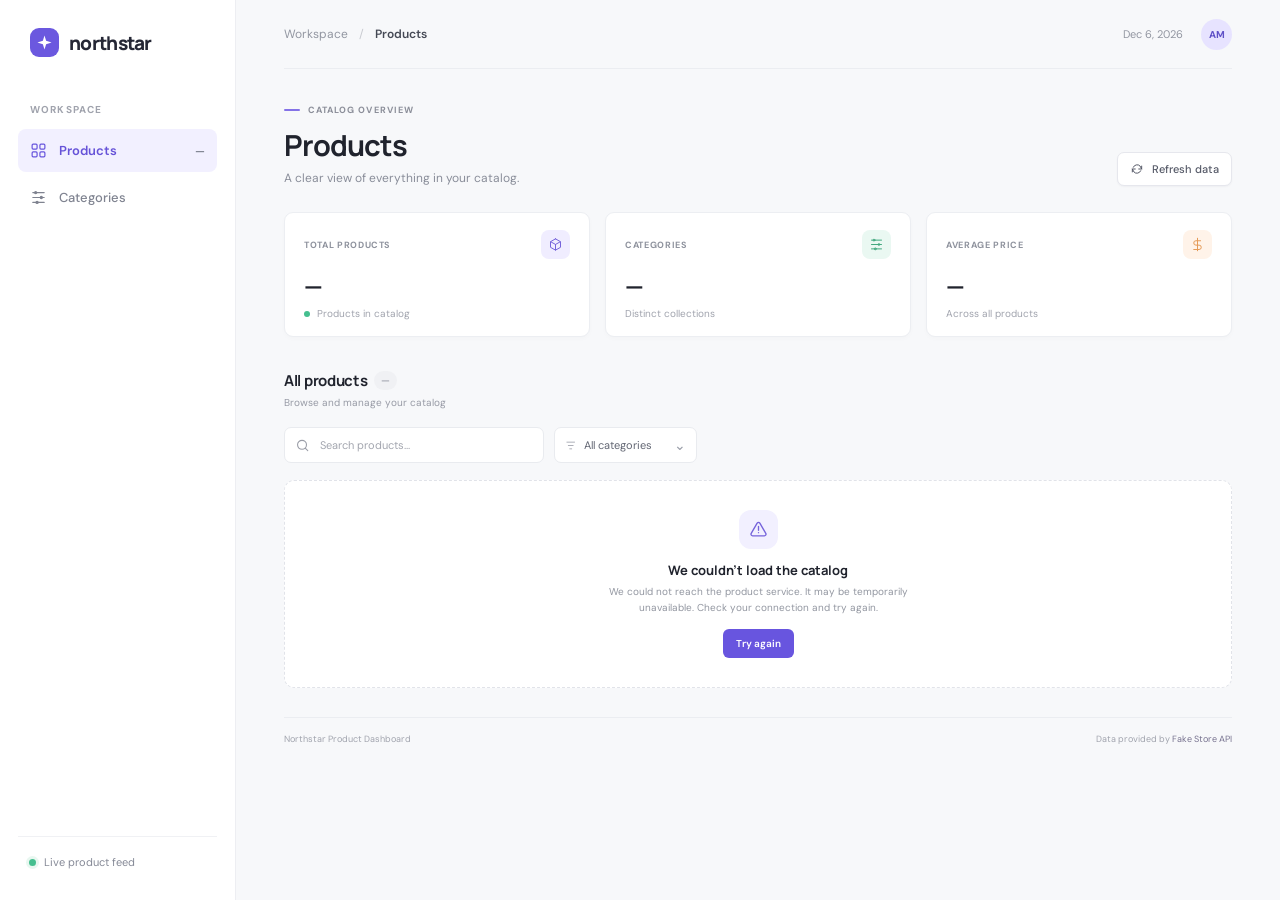
==== index.html @ 621ef037 "Add responsive product dashboard" ====
<!doctype html>
<html lang="en">
  <head>
    <meta charset="UTF-8" />
    <meta name="viewport" content="width=device-width, initial-scale=1.0" />
    <meta name="theme-color" content="#f7f8fa" />
    <meta name="description" content="Browse a live collection of products in the Northstar product dashboard." />
    <title>Northstar — Product dashboard</title>
    <link rel="preconnect" href="https://fakestoreapi.com" />
    <link rel="preconnect" href="https://fakestoreapi.com" crossorigin />
    <link rel="stylesheet" href="styles.css" />
    <script src="app.js" defer></script>
  </head>
  <body>
    <div class="app-shell">
      <aside class="sidebar" aria-label="Main navigation">
        <a class="brand" href="#" aria-label="Northstar home">
          <span class="brand-mark" aria-hidden="true"><svg viewBox="0 0 24 24"><path d="m12 2 2.3 7.7L22 12l-7.7 2.3L12 22l-2.3-7.7L2 12l7.7-2.3L12 2Z"/></svg></span>
          <span>northstar</span>
        </a>
        <div class="nav-label">WORKSPACE</div>
        <nav>
          <a class="nav-item active" href="#products" aria-current="page"><svg viewBox="0 0 24 24"><rect x="3" y="3" width="7" height="7" rx="1.5"/><rect x="14" y="3" width="7" height="7" rx="1.5"/><rect x="3" y="14" width="7" height="7" rx="1.5"/><rect x="14" y="14" width="7" height="7" rx="1.5"/></svg><span>Products</span><span class="nav-count" id="nav-count">—</span></a>
          <a class="nav-item muted" href="#categories" id="categories-link"><svg viewBox="0 0 24 24"><path d="M4 5h16M4 12h16M4 19h16"/><circle cx="8" cy="5" r="1.5"/><circle cx="16" cy="12" r="1.5"/><circle cx="10" cy="19" r="1.5"/></svg><span>Categories</span></a>
        </nav>
        <div class="sidebar-bottom"><div class="status-dot"></div><span>Live product feed</span></div>
      </aside>

      <main class="main-content" id="products">
        <header class="topbar"><div class="breadcrumbs"><span>Workspace</span><span class="crumb-divider">/</span><strong>Products</strong></div><div class="topbar-right"><span class="topbar-date" id="today-date"></span><span class="avatar" aria-label="Account: Alex Morgan">AM</span></div></header>
        <section class="page-heading">
          <div><div class="eyebrow"><span class="eyebrow-line"></span> CATALOG OVERVIEW</div><h1>Products</h1><p class="subtitle">A clear view of everything in your catalog.</p></div>
          <button class="refresh-button" id="refresh-button" type="button"><svg viewBox="0 0 24 24" aria-hidden="true"><path d="M20 7v5h-5M4 17v-5h5"/><path d="M5.6 9a7 7 0 0 1 11.7-2L20 12M4 12l2.7 5a7 7 0 0 0 11.7-2"/></svg><span>Refresh data</span></button>
        </section>

        <section class="stats-grid" aria-label="Catalog summary">
          <article class="stat-card"><div class="stat-top"><span class="stat-label">TOTAL PRODUCTS</span><span class="stat-icon lavender"><svg viewBox="0 0 24 24"><path d="m12 3 8 4.5v9L12 21l-8-4.5v-9L12 3Z"/><path d="m4.5 7.7 7.5 4.2 7.5-4.2M12 12v9"/></svg></span></div><div class="stat-value" id="total-stat">—</div><div class="stat-note"><span class="live-indicator"></span>Products in catalog</div></article>
          <article class="stat-card"><div class="stat-top"><span class="stat-label">CATEGORIES</span><span class="stat-icon mint"><svg viewBox="0 0 24 24"><path d="M4 5h16M4 12h16M4 19h16"/><circle cx="8" cy="5" r="1.5"/><circle cx="16" cy="12" r="1.5"/><circle cx="10" cy="19" r="1.5"/></svg></span></div><div class="stat-value" id="category-stat">—</div><div class="stat-note">Distinct collections</div></article>
          <article class="stat-card"><div class="stat-top"><span class="stat-label">AVERAGE PRICE</span><span class="stat-icon peach"><svg viewBox="0 0 24 24"><path d="M12 2v20M17 6H9.5a3.5 3.5 0 0 0 0 7h5a3.5 3.5 0 0 1 0 7H6"/></svg></span></div><div class="stat-value" id="average-stat">—</div><div class="stat-note">Across all products</div></article>
        </section>

        <section class="catalog-section" aria-label="Product catalog">
          <div class="catalog-header"><div><h2>All products <span class="section-count" id="section-count">—</span></h2><p class="section-subtitle">Browse and manage your catalog</p></div></div>
          <div class="toolbar"><label class="search-box"><svg viewBox="0 0 24 24" aria-hidden="true"><circle cx="11" cy="11" r="7"/><path d="m20 20-4-4"/></svg><input id="search-input" type="search" placeholder="Search products..." autocomplete="off" aria-label="Search products" /></label><label class="select-wrap"><svg viewBox="0 0 24 24" aria-hidden="true"><path d="M4 5h16M7 12h10m-7 7h4"/></svg><select id="category-filter" aria-label="Filter by category"><option value="all">All categories</option></select><span class="select-chevron">⌄</span></label><span class="result-count" id="result-count"></span></div>
          <div id="content-state" aria-live="polite" aria-busy="true"></div>
          <div class="product-grid" id="product-grid"></div>
        </section>
        <footer class="page-footer"><span>Northstar Product Dashboard</span><span>Data provided by <a href="https://fakestoreapi.com/" target="_blank" rel="noreferrer">Fake Store API</a></span></footer>
      </main>
    </div>
  </body>
</html>
---- styles.css ----
@import url('https://fonts.googleapis.com/css2?family=DM+Sans:wght@400;500;600;700&family=Manrope:wght@400;500;600;700;800&display=swap');
:root{font-family:'DM Sans',sans-serif;color:#20232d;background:#f7f8fa;font-synthesis:none;text-rendering:optimizeLegibility;-webkit-font-smoothing:antialiased;--ink:#20232d;--muted:#858a98;--line:#eceef2;--purple:#6855df}
*{box-sizing:border-box}body{margin:0;min-width:320px}.app-shell{min-height:100vh}.sidebar{position:fixed;inset:0 auto 0 0;width:236px;background:#fff;border-right:1px solid #edeef2;padding:28px 18px;display:flex;flex-direction:column;z-index:2}.brand{display:flex;align-items:center;gap:10px;padding:0 12px;color:#252735;text-decoration:none;font:800 19px Manrope,sans-serif;letter-spacing:-.7px}.brand-mark{width:29px;height:29px;display:grid;place-items:center;background:#6b58df;border-radius:9px}.brand-mark svg{width:17px;fill:white}.nav-label{font-size:10px;color:#a0a3ad;letter-spacing:1.15px;font-weight:700;margin:46px 12px 13px}.nav-item{height:43px;border-radius:8px;padding:0 12px;display:flex;align-items:center;gap:12px;color:#575b68;text-decoration:none;font-size:13px;font-weight:500;margin-bottom:4px}.nav-item svg,.select-wrap>svg,.search-box>svg{width:17px;height:17px;fill:none;stroke:currentColor;stroke-width:1.7;stroke-linecap:round;stroke-linejoin:round}.nav-item.active{color:#6652d8;background:#f2f0ff;font-weight:600}.nav-item.active svg{stroke:#6754dd}.nav-item.muted{color:#7f8390}.nav-count{margin-left:auto;font-size:11px;color:#777b89}.sidebar-bottom{margin-top:auto;border-top:1px solid #f0f1f4;padding:18px 11px 3px;display:flex;align-items:center;gap:8px;font-size:11px;color:#858996}.status-dot,.live-indicator{width:7px;height:7px;border-radius:50%;background:#45bf8f;box-shadow:0 0 0 3px #e8f7f0}.main-content{margin-left:236px;padding:0 48px;max-width:1600px}.topbar{height:69px;display:flex;align-items:center;justify-content:space-between;border-bottom:1px solid #ebedf1}.breadcrumbs{display:flex;gap:11px;align-items:center;color:#9296a1;font-size:12px}.crumb-divider{color:#c8cad0}.breadcrumbs strong{font-weight:600;color:#454955}.topbar-right{display:flex;gap:18px;align-items:center}.topbar-date{font-size:11px;color:#9296a1}.avatar{height:31px;width:31px;background:#e7e3ff;color:#6051c7;border-radius:50%;display:grid;place-items:center;font-size:10px;font-weight:700}.page-heading{display:flex;justify-content:space-between;align-items:end;padding:35px 0 26px}.eyebrow{display:flex;align-items:center;gap:8px;color:#8b8e99;letter-spacing:1.05px;font-size:9px;font-weight:700}.eyebrow-line{width:16px;height:2px;background:#8472e7;border-radius:2px}.page-heading h1{font:700 29px Manrope,sans-serif;letter-spacing:-1px;margin:9px 0 5px}.subtitle{margin:0;color:#898d99;font-size:12px}.refresh-button{border:1px solid #e6e7ed;background:#fff;color:#555967;border-radius:7px;padding:9px 12px;display:flex;align-items:center;gap:8px;font:500 11px 'DM Sans',sans-serif;cursor:pointer;box-shadow:0 1px 2px #1f24300a;transition:.18s}.refresh-button:hover{border-color:#b9b0ef;color:#5e4bd2;background:#fcfbff}.refresh-button:disabled{opacity:.6;cursor:wait}.refresh-button svg{width:14px;height:14px;fill:none;stroke:currentColor;stroke-width:1.7;stroke-linecap:round;stroke-linejoin:round}.refresh-button.loading svg{animation:spin 1s linear infinite}@keyframes spin{to{transform:rotate(360deg)}}
.stats-grid{display:grid;grid-template-columns:repeat(3,minmax(0,1fr));gap:15px}.stat-card{background:#fff;border:1px solid #eceef2;border-radius:9px;padding:17px 19px 16px;min-height:124px;box-shadow:0 2px 5px #252b3805}.stat-top{display:flex;align-items:center;justify-content:space-between}.stat-label{font-size:9px;font-weight:700;letter-spacing:.65px;color:#8e929d}.stat-icon{width:29px;height:29px;border-radius:8px;display:grid;place-items:center}.stat-icon svg{width:15px;height:15px;fill:none;stroke:currentColor;stroke-width:1.6;stroke-linecap:round;stroke-linejoin:round}.lavender{background:#f0edff;color:#7664db}.mint{background:#eaf8f2;color:#44a980}.peach{background:#fff3e9;color:#e59b58}.stat-value{font:700 24px Manrope,sans-serif;letter-spacing:-.8px;margin:10px 0 5px}.stat-note{display:flex;align-items:center;gap:7px;color:#a0a3ad;font-size:10px}.live-indicator{width:6px;height:6px;box-shadow:none}
.catalog-section{margin-top:33px}.catalog-header{display:flex;align-items:center;justify-content:space-between}.catalog-header h2{margin:0;font:700 15px Manrope,sans-serif;letter-spacing:-.3px}.section-count{font:500 10px 'DM Sans',sans-serif;color:#9094a0;background:#f0f1f4;border-radius:20px;padding:3px 7px;vertical-align:2px;margin-left:4px}.section-subtitle{margin:5px 0 0;color:#979aa5;font-size:10px}.toolbar{display:flex;align-items:center;gap:10px;margin:18px 0 17px}.search-box,.select-wrap{height:36px;background:#fff;border:1px solid #e9ebef;border-radius:7px;display:flex;align-items:center;gap:8px;color:#9a9da7;padding:0 10px}.search-box{width:260px}.search-box input{width:100%;border:0;outline:0;font:11px 'DM Sans',sans-serif;color:#444;background:transparent}.search-box input::placeholder{color:#a3a6af}.select-wrap{position:relative;min-width:143px}.select-wrap select{appearance:none;border:0;background:transparent;outline:0;color:#626673;font:11px 'DM Sans',sans-serif;width:100%;cursor:pointer}.select-chevron{font-size:14px;color:#999da8;pointer-events:none}.result-count{margin-left:auto;color:#9a9da7;font-size:10px}.product-grid{display:grid;grid-template-columns:repeat(4,minmax(0,1fr));gap:15px}.product-card{min-width:0;background:white;border:1px solid #eceef2;border-radius:9px;overflow:hidden;transition:transform .2s,border-color .2s,box-shadow .2s}.product-card:hover{transform:translateY(-2px);border-color:#dedaf5;box-shadow:0 7px 18px #3431450b}.product-image-wrap{height:170px;background:#fbfbfc;margin:9px 9px 0;border-radius:6px;position:relative;display:grid;place-items:center;overflow:hidden}.product-image{width:76%;height:76%;object-fit:contain;mix-blend-mode:multiply}.product-image.failed{display:none}.image-fallback{display:none;color:#bdc0c8}.image-fallback svg{width:36px;height:36px;fill:none;stroke:currentColor;stroke-width:1.2}.image-fallback.visible{display:block}.product-category{position:absolute;left:10px;top:10px;max-width:calc(100% - 20px);overflow:hidden;text-overflow:ellipsis;white-space:nowrap;font-size:8px;font-weight:600;text-transform:uppercase;letter-spacing:.5px;color:#6957ce;background:#f0edff;border-radius:4px;padding:5px 7px}.product-info{padding:12px 13px 13px}.product-name{font:600 11px/1.5 'DM Sans',sans-serif;color:#383b46;margin:0;display:-webkit-box;-webkit-box-orient:vertical;-webkit-line-clamp:2;overflow:hidden;min-height:33px}.product-meta{display:flex;align-items:center;justify-content:space-between;border-top:1px solid #f0f1f3;margin-top:10px;padding-top:9px}.product-price{font:700 14px Manrope,sans-serif;color:#282b35;letter-spacing:-.3px}.product-rating{font-size:9px;color:#a0a2ab;display:flex;align-items:center;gap:3px}.star{color:#e9aa4b;font-size:11px}.page-footer{display:flex;justify-content:space-between;border-top:1px solid #ebedf1;margin-top:29px;padding:15px 0 21px;color:#a0a3ad;font-size:9px}.page-footer a{color:#77728f;text-decoration:none}.page-footer a:hover{text-decoration:underline}
.state-panel{border:1px dashed #e1e3e9;border-radius:10px;background:#fff;min-height:208px;display:flex;flex-direction:column;align-items:center;justify-content:center;text-align:center;padding:25px}.state-icon{width:39px;height:39px;border-radius:12px;background:#f2f0ff;color:#7563db;display:grid;place-items:center;margin-bottom:12px}.state-icon svg{width:19px;height:19px;fill:none;stroke:currentColor;stroke-width:1.7;stroke-linecap:round;stroke-linejoin:round}.state-panel h3{font:700 13px Manrope,sans-serif;margin:0 0 5px}.state-panel p{font-size:10px;color:#9296a0;max-width:330px;line-height:1.6;margin:0 0 13px}.state-action{border:0;border-radius:6px;background:#6855df;color:white;font:600 10px 'DM Sans',sans-serif;padding:8px 13px;cursor:pointer}.state-action:hover{background:#5743cc}.skeleton{pointer-events:none}.skeleton .product-image-wrap{background:linear-gradient(90deg,#f5f5f7 25%,#eeeeF1 50%,#f5f5f7 75%);background-size:200% 100%;animation:pulse 1.3s infinite}@keyframes pulse{to{background-position:-200% 0}}.skeleton-line{height:9px;background:#f0f1f4;border-radius:5px;margin:5px 0}.skeleton-line.short{width:60%}.skeleton .product-info{padding:13px}.empty-inline{grid-column:1/-1;text-align:center;padding:45px 10px;color:#9296a0;font-size:12px}.empty-inline strong{display:block;color:#545865;margin-bottom:5px;font-size:13px}
@media(min-width:1500px){.main-content{margin-left:236px;padding-left:64px;padding-right:64px}.product-image-wrap{height:190px}}@media(max-width:1100px){.main-content{padding:0 30px}.product-grid{grid-template-columns:repeat(3,minmax(0,1fr))}.product-image-wrap{height:160px}}@media(max-width:760px){.sidebar{width:64px;padding:23px 9px}.brand{padding:0 8px}.brand>span:last-child,.nav-label,.nav-item span,.sidebar-bottom span{display:none}.nav-item{justify-content:center;padding:0}.nav-item svg{width:19px;height:19px}.sidebar-bottom{justify-content:center;padding:16px 0}.main-content{margin-left:64px;padding:0 20px}.topbar-date{display:none}.product-grid{grid-template-columns:repeat(2,minmax(0,1fr))}.stats-grid{gap:9px}.stat-card{padding:13px;min-height:114px}.stat-label{font-size:8px}.stat-value{font-size:20px}.stat-icon{width:25px;height:25px}.product-image-wrap{height:150px}.page-heading{padding-top:27px}}@media(max-width:500px){.main-content{padding:0 14px}.page-heading{align-items:flex-start;gap:12px}.page-heading h1{font-size:25px}.subtitle{font-size:11px}.refresh-button{padding:8px;margin-top:17px}.refresh-button span{display:none}.stats-grid{grid-template-columns:1fr 1fr}.stat-card:last-child{grid-column:span 2}.toolbar{flex-wrap:wrap}.search-box{width:100%}.select-wrap{flex:1}.result-count{margin-left:0}.product-grid{gap:9px}.product-image-wrap{height:125px;margin:6px 6px 0}.product-info{padding:9px}.product-name{font-size:10px}.product-price{font-size:12px}.page-footer{gap:12px;line-height:1.5}.page-footer span:last-child{text-align:right}}
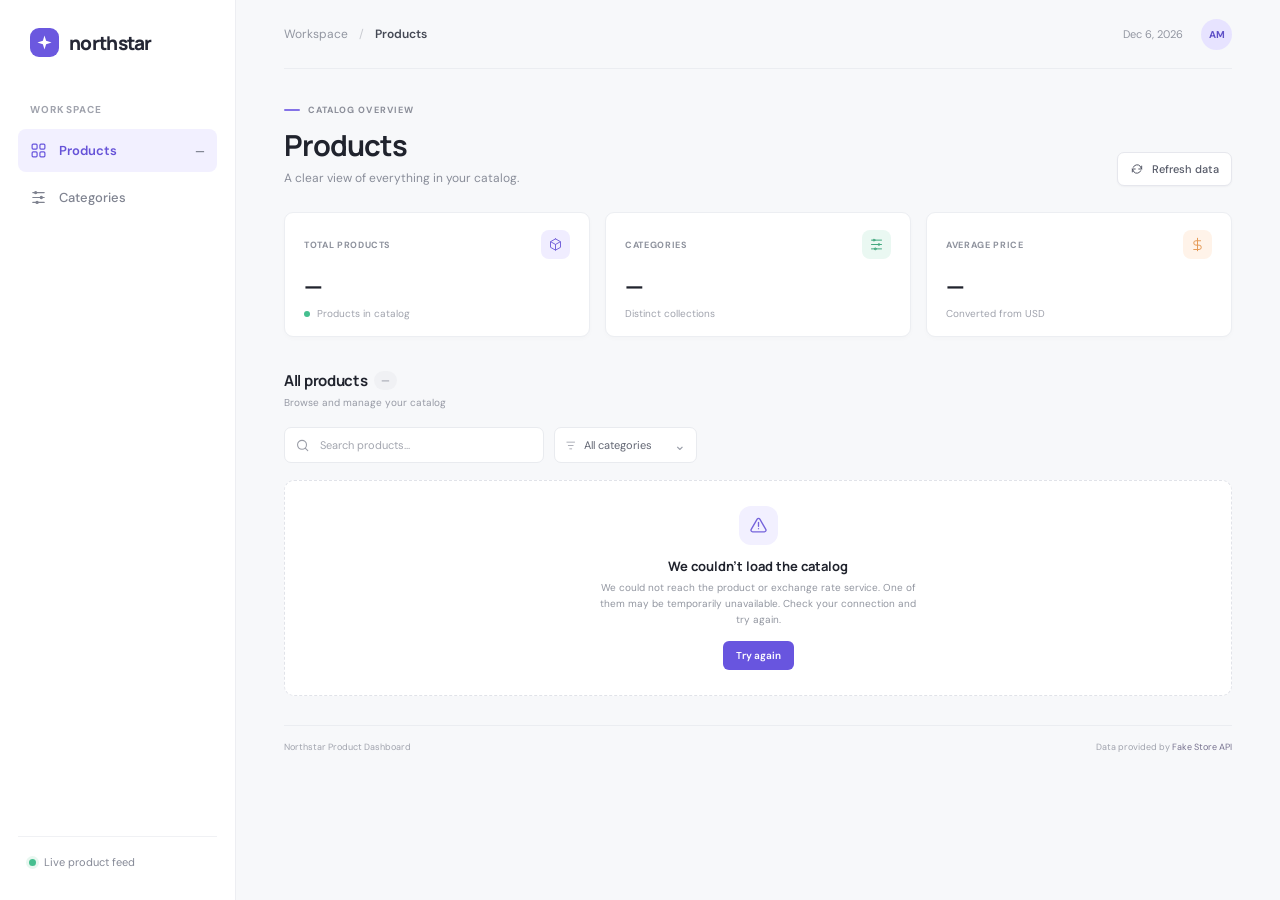
==== commit 04824775: "Display prices in Indian rupees" ====
--- a/index.html
+++ b/index.html
@@ -21,7 +21,7 @@
         <div class="nav-label">WORKSPACE</div>
         <nav>
           <a class="nav-item active" href="#products" aria-current="page"><svg viewBox="0 0 24 24"><rect x="3" y="3" width="7" height="7" rx="1.5"/><rect x="14" y="3" width="7" height="7" rx="1.5"/><rect x="3" y="14" width="7" height="7" rx="1.5"/><rect x="14" y="14" width="7" height="7" rx="1.5"/></svg><span>Products</span><span class="nav-count" id="nav-count">—</span></a>
-          <a class="nav-item muted" href="#categories" id="categories-link"><svg viewBox="0 0 24 24"><path d="M4 5h16M4 12h16M4 19h16"/><circle cx="8" cy="5" r="1.5"/><circle cx="16" cy="12" r="1.5"/><circle cx="10" cy="19" r="1.5"/></svg><span>Categories</span></a>
+          <a class="nav-item muted" href="categories.html"><svg viewBox="0 0 24 24"><path d="M4 5h16M4 12h16M4 19h16"/><circle cx="8" cy="5" r="1.5"/><circle cx="16" cy="12" r="1.5"/><circle cx="10" cy="19" r="1.5"/></svg><span>Categories</span></a>
         </nav>
         <div class="sidebar-bottom"><div class="status-dot"></div><span>Live product feed</span></div>
       </aside>
@@ -36,7 +36,7 @@
         <section class="stats-grid" aria-label="Catalog summary">
           <article class="stat-card"><div class="stat-top"><span class="stat-label">TOTAL PRODUCTS</span><span class="stat-icon lavender"><svg viewBox="0 0 24 24"><path d="m12 3 8 4.5v9L12 21l-8-4.5v-9L12 3Z"/><path d="m4.5 7.7 7.5 4.2 7.5-4.2M12 12v9"/></svg></span></div><div class="stat-value" id="total-stat">—</div><div class="stat-note"><span class="live-indicator"></span>Products in catalog</div></article>
           <article class="stat-card"><div class="stat-top"><span class="stat-label">CATEGORIES</span><span class="stat-icon mint"><svg viewBox="0 0 24 24"><path d="M4 5h16M4 12h16M4 19h16"/><circle cx="8" cy="5" r="1.5"/><circle cx="16" cy="12" r="1.5"/><circle cx="10" cy="19" r="1.5"/></svg></span></div><div class="stat-value" id="category-stat">—</div><div class="stat-note">Distinct collections</div></article>
-          <article class="stat-card"><div class="stat-top"><span class="stat-label">AVERAGE PRICE</span><span class="stat-icon peach"><svg viewBox="0 0 24 24"><path d="M12 2v20M17 6H9.5a3.5 3.5 0 0 0 0 7h5a3.5 3.5 0 0 1 0 7H6"/></svg></span></div><div class="stat-value" id="average-stat">—</div><div class="stat-note">Across all products</div></article>
+          <article class="stat-card"><div class="stat-top"><span class="stat-label">AVERAGE PRICE</span><span class="stat-icon peach"><svg viewBox="0 0 24 24"><path d="M12 2v20M17 6H9.5a3.5 3.5 0 0 0 0 7h5a3.5 3.5 0 0 1 0 7H6"/></svg></span></div><div class="stat-value" id="average-stat">—</div><div class="stat-note" id="average-note">Converted from USD</div></article>
         </section>
 
         <section class="catalog-section" aria-label="Product catalog">
--- a/styles.css
+++ b/styles.css
@@ -5,3 +5,5 @@
 .catalog-section{margin-top:33px}.catalog-header{display:flex;align-items:center;justify-content:space-between}.catalog-header h2{margin:0;font:700 15px Manrope,sans-serif;letter-spacing:-.3px}.section-count{font:500 10px 'DM Sans',sans-serif;color:#9094a0;background:#f0f1f4;border-radius:20px;padding:3px 7px;vertical-align:2px;margin-left:4px}.section-subtitle{margin:5px 0 0;color:#979aa5;font-size:10px}.toolbar{display:flex;align-items:center;gap:10px;margin:18px 0 17px}.search-box,.select-wrap{height:36px;background:#fff;border:1px solid #e9ebef;border-radius:7px;display:flex;align-items:center;gap:8px;color:#9a9da7;padding:0 10px}.search-box{width:260px}.search-box input{width:100%;border:0;outline:0;font:11px 'DM Sans',sans-serif;color:#444;background:transparent}.search-box input::placeholder{color:#a3a6af}.select-wrap{position:relative;min-width:143px}.select-wrap select{appearance:none;border:0;background:transparent;outline:0;color:#626673;font:11px 'DM Sans',sans-serif;width:100%;cursor:pointer}.select-chevron{font-size:14px;color:#999da8;pointer-events:none}.result-count{margin-left:auto;color:#9a9da7;font-size:10px}.product-grid{display:grid;grid-template-columns:repeat(4,minmax(0,1fr));gap:15px}.product-card{min-width:0;background:white;border:1px solid #eceef2;border-radius:9px;overflow:hidden;transition:transform .2s,border-color .2s,box-shadow .2s}.product-card:hover{transform:translateY(-2px);border-color:#dedaf5;box-shadow:0 7px 18px #3431450b}.product-image-wrap{height:170px;background:#fbfbfc;margin:9px 9px 0;border-radius:6px;position:relative;display:grid;place-items:center;overflow:hidden}.product-image{width:76%;height:76%;object-fit:contain;mix-blend-mode:multiply}.product-image.failed{display:none}.image-fallback{display:none;color:#bdc0c8}.image-fallback svg{width:36px;height:36px;fill:none;stroke:currentColor;stroke-width:1.2}.image-fallback.visible{display:block}.product-category{position:absolute;left:10px;top:10px;max-width:calc(100% - 20px);overflow:hidden;text-overflow:ellipsis;white-space:nowrap;font-size:8px;font-weight:600;text-transform:uppercase;letter-spacing:.5px;color:#6957ce;background:#f0edff;border-radius:4px;padding:5px 7px}.product-info{padding:12px 13px 13px}.product-name{font:600 11px/1.5 'DM Sans',sans-serif;color:#383b46;margin:0;display:-webkit-box;-webkit-box-orient:vertical;-webkit-line-clamp:2;overflow:hidden;min-height:33px}.product-meta{display:flex;align-items:center;justify-content:space-between;border-top:1px solid #f0f1f3;margin-top:10px;padding-top:9px}.product-price{font:700 14px Manrope,sans-serif;color:#282b35;letter-spacing:-.3px}.product-rating{font-size:9px;color:#a0a2ab;display:flex;align-items:center;gap:3px}.star{color:#e9aa4b;font-size:11px}.page-footer{display:flex;justify-content:space-between;border-top:1px solid #ebedf1;margin-top:29px;padding:15px 0 21px;color:#a0a3ad;font-size:9px}.page-footer a{color:#77728f;text-decoration:none}.page-footer a:hover{text-decoration:underline}
 .state-panel{border:1px dashed #e1e3e9;border-radius:10px;background:#fff;min-height:208px;display:flex;flex-direction:column;align-items:center;justify-content:center;text-align:center;padding:25px}.state-icon{width:39px;height:39px;border-radius:12px;background:#f2f0ff;color:#7563db;display:grid;place-items:center;margin-bottom:12px}.state-icon svg{width:19px;height:19px;fill:none;stroke:currentColor;stroke-width:1.7;stroke-linecap:round;stroke-linejoin:round}.state-panel h3{font:700 13px Manrope,sans-serif;margin:0 0 5px}.state-panel p{font-size:10px;color:#9296a0;max-width:330px;line-height:1.6;margin:0 0 13px}.state-action{border:0;border-radius:6px;background:#6855df;color:white;font:600 10px 'DM Sans',sans-serif;padding:8px 13px;cursor:pointer}.state-action:hover{background:#5743cc}.skeleton{pointer-events:none}.skeleton .product-image-wrap{background:linear-gradient(90deg,#f5f5f7 25%,#eeeeF1 50%,#f5f5f7 75%);background-size:200% 100%;animation:pulse 1.3s infinite}@keyframes pulse{to{background-position:-200% 0}}.skeleton-line{height:9px;background:#f0f1f4;border-radius:5px;margin:5px 0}.skeleton-line.short{width:60%}.skeleton .product-info{padding:13px}.empty-inline{grid-column:1/-1;text-align:center;padding:45px 10px;color:#9296a0;font-size:12px}.empty-inline strong{display:block;color:#545865;margin-bottom:5px;font-size:13px}
 @media(min-width:1500px){.main-content{margin-left:236px;padding-left:64px;padding-right:64px}.product-image-wrap{height:190px}}@media(max-width:1100px){.main-content{padding:0 30px}.product-grid{grid-template-columns:repeat(3,minmax(0,1fr))}.product-image-wrap{height:160px}}@media(max-width:760px){.sidebar{width:64px;padding:23px 9px}.brand{padding:0 8px}.brand>span:last-child,.nav-label,.nav-item span,.sidebar-bottom span{display:none}.nav-item{justify-content:center;padding:0}.nav-item svg{width:19px;height:19px}.sidebar-bottom{justify-content:center;padding:16px 0}.main-content{margin-left:64px;padding:0 20px}.topbar-date{display:none}.product-grid{grid-template-columns:repeat(2,minmax(0,1fr))}.stats-grid{gap:9px}.stat-card{padding:13px;min-height:114px}.stat-label{font-size:8px}.stat-value{font-size:20px}.stat-icon{width:25px;height:25px}.product-image-wrap{height:150px}.page-heading{padding-top:27px}}@media(max-width:500px){.main-content{padding:0 14px}.page-heading{align-items:flex-start;gap:12px}.page-heading h1{font-size:25px}.subtitle{font-size:11px}.refresh-button{padding:8px;margin-top:17px}.refresh-button span{display:none}.stats-grid{grid-template-columns:1fr 1fr}.stat-card:last-child{grid-column:span 2}.toolbar{flex-wrap:wrap}.search-box{width:100%}.select-wrap{flex:1}.result-count{margin-left:0}.product-grid{gap:9px}.product-image-wrap{height:125px;margin:6px 6px 0}.product-info{padding:9px}.product-name{font-size:10px}.product-price{font-size:12px}.page-footer{gap:12px;line-height:1.5}.page-footer span:last-child{text-align:right}}
+
+.category-page .page-heading{padding-bottom:20px}.category-summary{margin-top:5px;color:#9a9da7;font-size:11px}.category-quick-links{display:flex;flex-wrap:wrap;gap:8px;margin:0 0 25px}.category-chip{display:inline-flex;align-items:center;gap:7px;padding:7px 10px;border:1px solid #e8e9ef;background:#fff;color:#626673;border-radius:6px;text-decoration:none;font-size:10px;transition:.18s}.category-chip:hover{border-color:#c9c2ef;color:#5e4bd2;background:#fcfbff}.category-chip span{color:#9b9eaa;font-size:9px}.category-group{margin:24px 0 30px;scroll-margin-top:24px}.category-group-header{display:flex;align-items:center;gap:9px;border-bottom:1px solid #e9ebf0;padding-bottom:12px;margin-bottom:14px}.category-group-header h2{font:700 15px Manrope,sans-serif;letter-spacing:-.3px;margin:0;text-transform:capitalize}.category-product-count{font-size:9px;color:#868a96;background:#eeeff3;border-radius:20px;padding:4px 7px}.category-group .product-grid{grid-template-columns:repeat(4,minmax(0,1fr))}.category-state{margin:5px 0 20px}.category-loading{min-height:90px;color:#999da7;font-size:11px;padding:35px;text-align:center}.category-group .product-image-wrap{height:155px}@media(max-width:1100px){.category-group .product-grid{grid-template-columns:repeat(3,minmax(0,1fr))}}@media(max-width:760px){.category-group .product-grid{grid-template-columns:repeat(2,minmax(0,1fr))}.category-group .product-image-wrap{height:145px}}@media(max-width:500px){.category-group .product-image-wrap{height:125px}}
